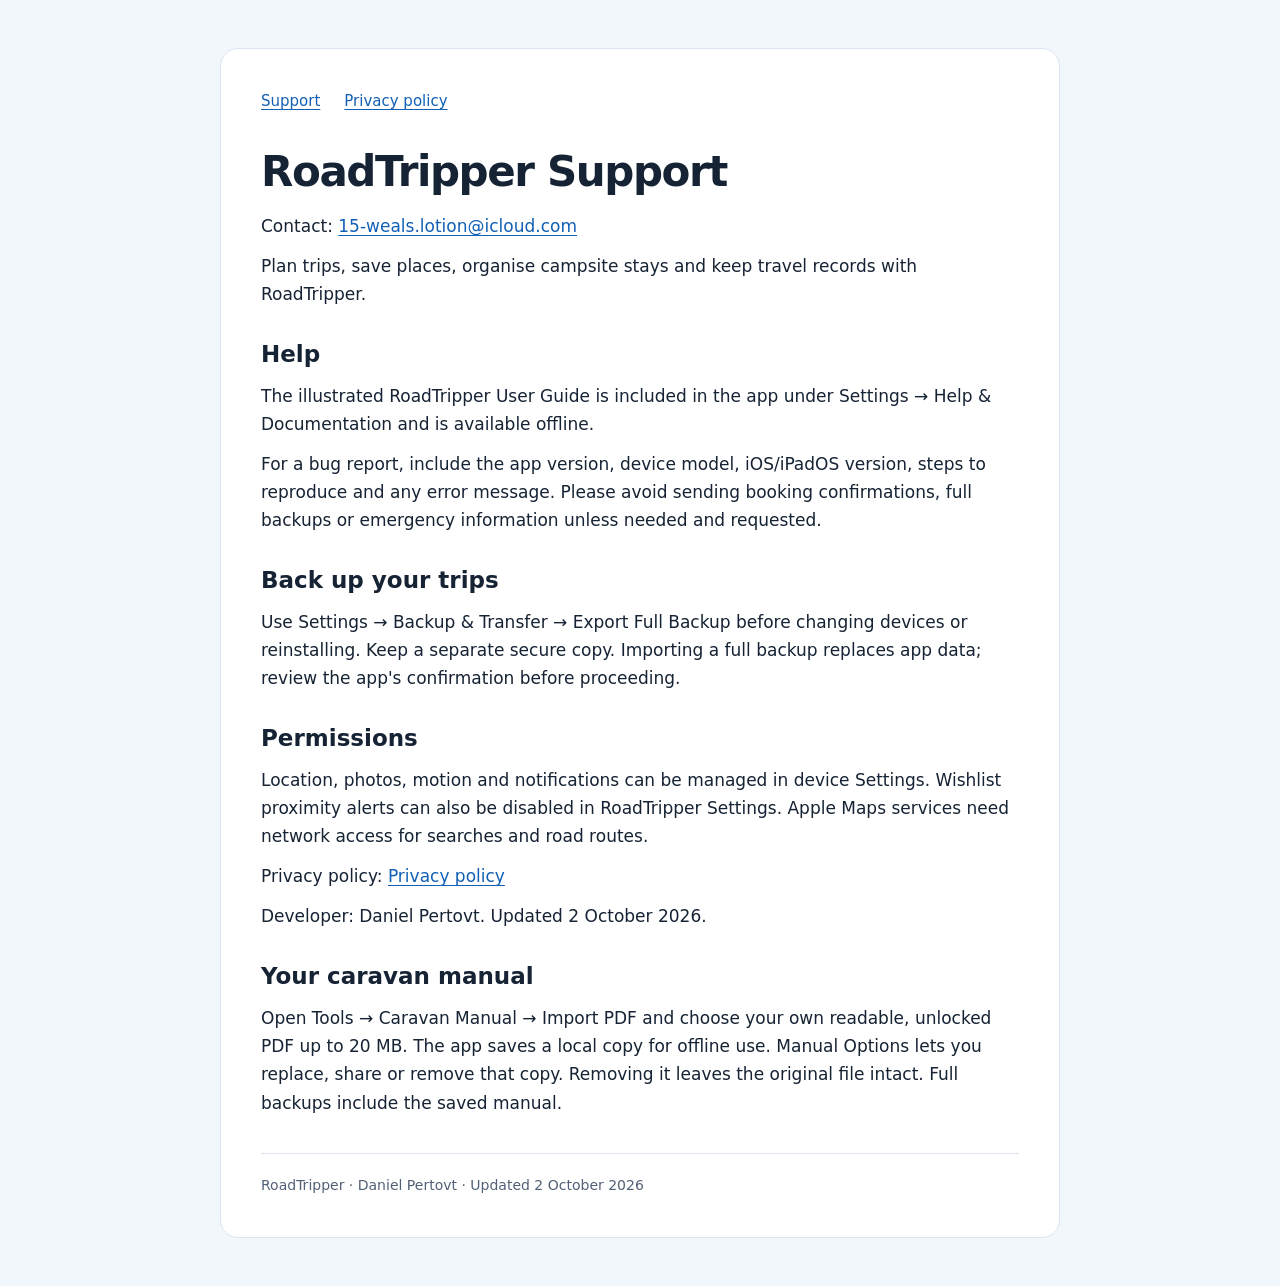
==== index.html @ fd76bce9 "Publish RoadTripper support and privacy pages" ====
<!doctype html>
<html lang="en-AU"><head><meta charset="utf-8"><meta name="viewport" content="width=device-width,initial-scale=1"><title>Support | RoadTripper</title><link rel="stylesheet" href="site.css"></head><body><main><nav aria-label="Site navigation"><a href="./">Support</a><a href="privacy.html">Privacy policy</a></nav>
<h1>RoadTripper Support</h1>
<p>Contact: <a href="mailto:15-weals.lotion@icloud.com">15-weals.lotion@icloud.com</a></p>
<p>Plan trips, save places, organise campsite stays and keep travel records with RoadTripper.</p>
<h2>Help</h2>
<p>The illustrated RoadTripper User Guide is included in the app under Settings → Help &amp; Documentation and is available offline.</p>
<p>For a bug report, include the app version, device model, iOS/iPadOS version, steps to reproduce and any error message. Please avoid sending booking confirmations, full backups or emergency information unless needed and requested.</p>
<h2>Back up your trips</h2>
<p>Use Settings → Backup &amp; Transfer → Export Full Backup before changing devices or reinstalling. Keep a separate secure copy. Importing a full backup replaces app data; review the app&#x27;s confirmation before proceeding.</p>
<h2>Permissions</h2>
<p>Location, photos, motion and notifications can be managed in device Settings. Wishlist proximity alerts can also be disabled in RoadTripper Settings. Apple Maps services need network access for searches and road routes.</p>
<p>Privacy policy: <a href="https://v66cds2qtr-png.github.io/RoadTripper-support/privacy.html">Privacy policy</a></p>
<p>Developer: Daniel Pertovt. Updated 2 October 2026.</p>
<h2>Your caravan manual</h2>
<p>Open Tools → Caravan Manual → Import PDF and choose your own readable, unlocked PDF up to 20 MB. The app saves a local copy for offline use. Manual Options lets you replace, share or remove that copy. Removing it leaves the original file intact. Full backups include the saved manual.</p>
<footer>RoadTripper · Daniel Pertovt · Updated 2 October 2026</footer></main></body></html>
---- site.css ----
:root{color-scheme:light dark;--blue:#1260b5;--paper:#fff;--ink:#162334;--muted:#526176;--line:#dce5ef;--wash:#f2f7fc}*{box-sizing:border-box}body{margin:0;background:var(--wash);color:var(--ink);font:17px/1.65 system-ui,-apple-system,BlinkMacSystemFont,sans-serif}main{max-width:840px;margin:48px auto;padding:40px;background:var(--paper);border:1px solid var(--line);border-radius:18px}nav{display:flex;gap:24px;flex-wrap:wrap;font-size:15px}a{color:var(--blue);text-underline-offset:3px}h1{font-size:42px;line-height:1.15;margin:34px 0 16px;letter-spacing:-1.4px}h2{font-size:23px;margin:32px 0 10px;line-height:1.3}p,ul,ol{margin:12px 0}.lead{font-size:21px;color:var(--muted)}.small,footer{font-size:14px;color:var(--muted)}footer{margin-top:36px;padding-top:20px;border-top:1px solid var(--line)}.callout{padding:16px 20px;background:var(--wash);border-radius:10px}@media(max-width:600px){main{margin:16px;padding:24px}h1{font-size:34px}}@media(prefers-color-scheme:dark){:root{--blue:#79b8ff;--paper:#152031;--ink:#e9f0f8;--muted:#b1bfd1;--line:#324357;--wash:#0c1522}}
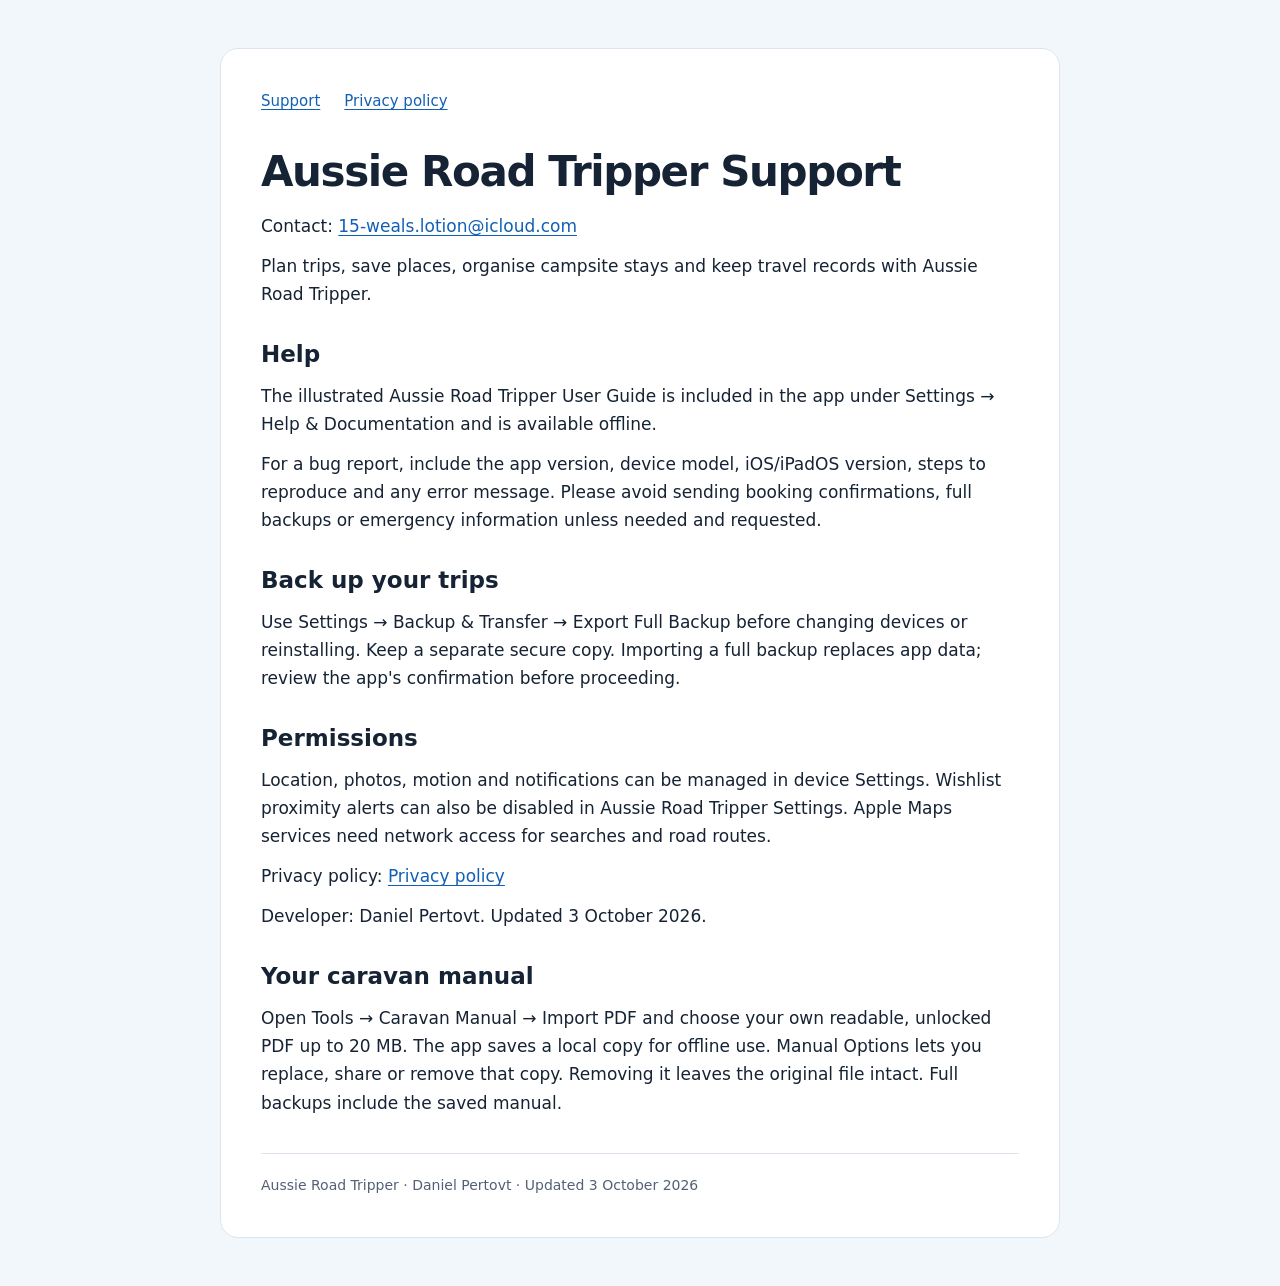
==== commit e72b710c: "Rename app to Aussie Road Tripper" ====
--- a/index.html
+++ b/index.html
@@ -1,17 +1,17 @@
 <!doctype html>
-<html lang="en-AU"><head><meta charset="utf-8"><meta name="viewport" content="width=device-width,initial-scale=1"><title>Support | RoadTripper</title><link rel="stylesheet" href="site.css"></head><body><main><nav aria-label="Site navigation"><a href="./">Support</a><a href="privacy.html">Privacy policy</a></nav>
-<h1>RoadTripper Support</h1>
+<html lang="en-AU"><head><meta charset="utf-8"><meta name="viewport" content="width=device-width,initial-scale=1"><title>Support | Aussie Road Tripper</title><link rel="stylesheet" href="site.css"></head><body><main><nav aria-label="Site navigation"><a href="./">Support</a><a href="privacy.html">Privacy policy</a></nav>
+<h1>Aussie Road Tripper Support</h1>
 <p>Contact: <a href="mailto:15-weals.lotion@icloud.com">15-weals.lotion@icloud.com</a></p>
-<p>Plan trips, save places, organise campsite stays and keep travel records with RoadTripper.</p>
+<p>Plan trips, save places, organise campsite stays and keep travel records with Aussie Road Tripper.</p>
 <h2>Help</h2>
-<p>The illustrated RoadTripper User Guide is included in the app under Settings → Help &amp; Documentation and is available offline.</p>
+<p>The illustrated Aussie Road Tripper User Guide is included in the app under Settings → Help &amp; Documentation and is available offline.</p>
 <p>For a bug report, include the app version, device model, iOS/iPadOS version, steps to reproduce and any error message. Please avoid sending booking confirmations, full backups or emergency information unless needed and requested.</p>
 <h2>Back up your trips</h2>
 <p>Use Settings → Backup &amp; Transfer → Export Full Backup before changing devices or reinstalling. Keep a separate secure copy. Importing a full backup replaces app data; review the app&#x27;s confirmation before proceeding.</p>
 <h2>Permissions</h2>
-<p>Location, photos, motion and notifications can be managed in device Settings. Wishlist proximity alerts can also be disabled in RoadTripper Settings. Apple Maps services need network access for searches and road routes.</p>
+<p>Location, photos, motion and notifications can be managed in device Settings. Wishlist proximity alerts can also be disabled in Aussie Road Tripper Settings. Apple Maps services need network access for searches and road routes.</p>
 <p>Privacy policy: <a href="https://v66cds2qtr-png.github.io/RoadTripper-support/privacy.html">Privacy policy</a></p>
-<p>Developer: Daniel Pertovt. Updated 2 October 2026.</p>
+<p>Developer: Daniel Pertovt. Updated 3 October 2026.</p>
 <h2>Your caravan manual</h2>
 <p>Open Tools → Caravan Manual → Import PDF and choose your own readable, unlocked PDF up to 20 MB. The app saves a local copy for offline use. Manual Options lets you replace, share or remove that copy. Removing it leaves the original file intact. Full backups include the saved manual.</p>
-<footer>RoadTripper · Daniel Pertovt · Updated 2 October 2026</footer></main></body></html>
+<footer>Aussie Road Tripper · Daniel Pertovt · Updated 3 October 2026</footer></main></body></html>
